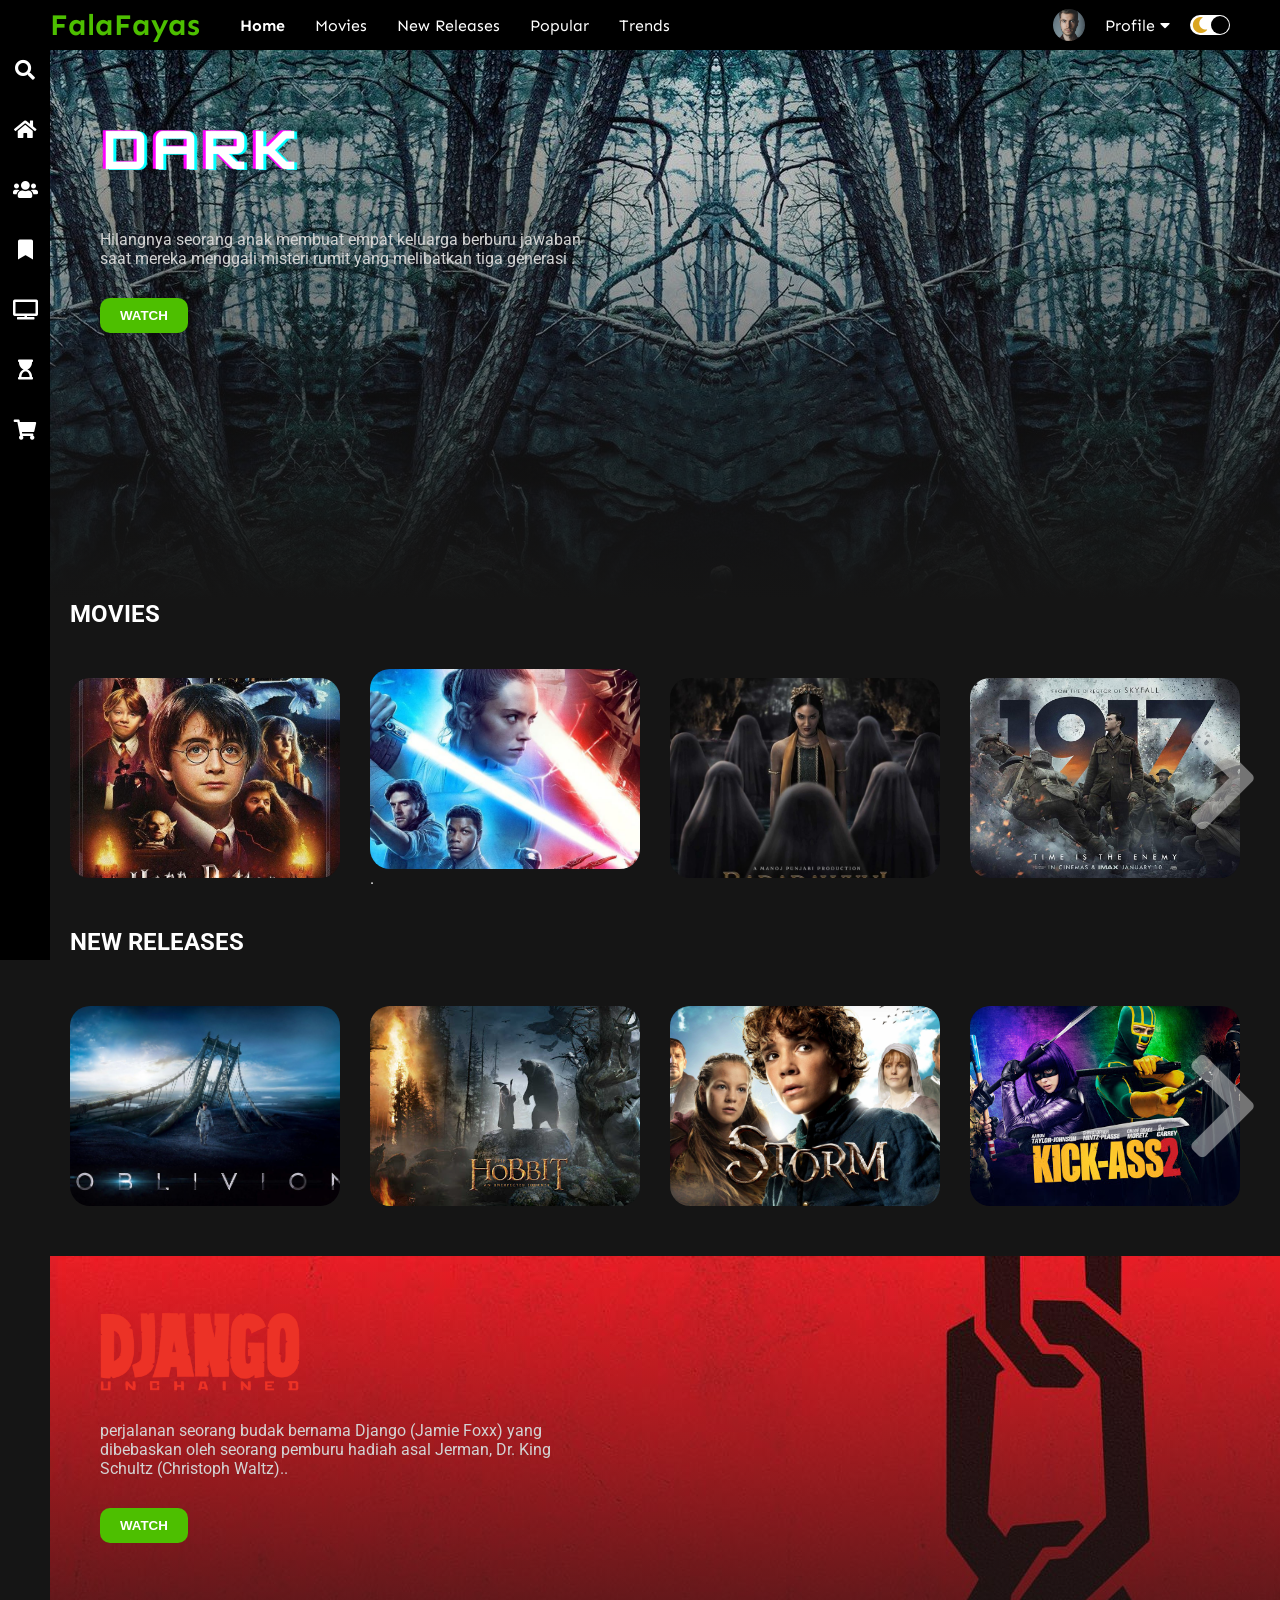
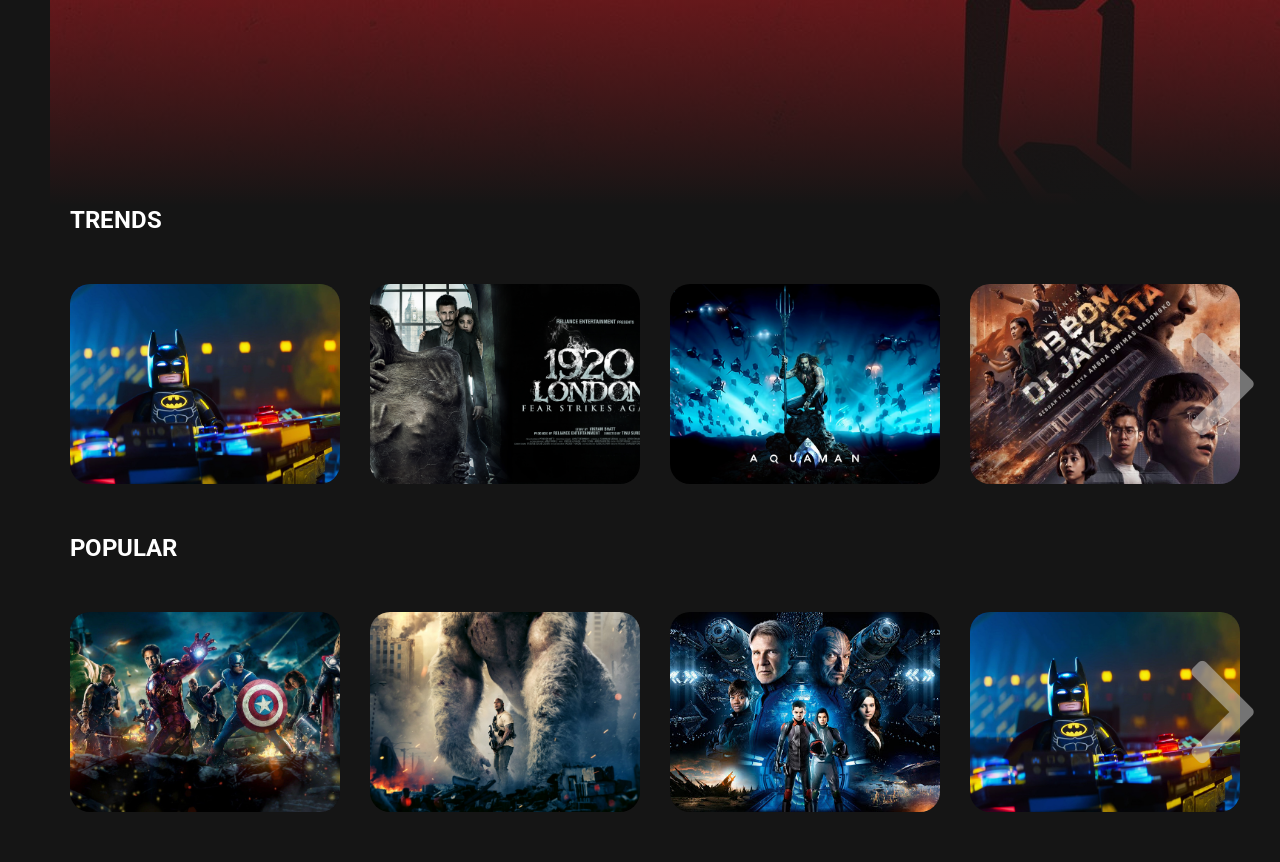
==== index.html @ 1b69db6a "Add files via upload" ====
<html lang="en">

<head>
    <meta charset="UTF-8">
    <meta http-equiv="X-UA-Compatible" content="IE=edge">
    <meta name="viewport" content="width=device-width, initial-scale=1.0">
    <link rel="stylesheet" href="style.css">
    <link
        href="https://fonts.googleapis.com/css2?family=Roboto:wght@100;300;400;500;700;900&family=Sen:wght@400;700;800&display=swap"
        rel="stylesheet">
    <link rel="stylesheet" href="https://cdnjs.cloudflare.com/ajax/libs/font-awesome/5.15.2/css/all.min.css">
    <title>FalaFayas.Cinema</title>
</head>

<body>
    <div class="navbar">
        <div class="navbar-container">
            <div class="logo-container">
                <h1 class="logo">FalaFayas</h1>
            </div>
            <div class="menu-container">
                <ul class="menu-list">
                    <a href="#"class="navbarmenu"><li class="menu-list-item active">Home</li></a>
                    <a href="#movies"class="navbarmenu"><li class="menu-list-item">Movies</li></a>
                    <a href="#New releases"class="navbarmenu"><li class="menu-list-item">New Releases</li></a>
                    <a href="#popular"class="navbarmenu"><li class="menu-list-item">Popular</li></a>
                    <a href="#trends"class="navbarmenu"><li class="menu-list-item">Trends</li></a>

                </ul>
            </div>
            <div class="profile-container">
                <img class="profile-picture" src="profile.jpg" alt="">
                <div class="profile-text-container">
                    <span class="profile-text">Profile</span>
                    <i class="fas fa-caret-down"></i>
                </div>
                <div class="toggle">
                    <i class="fas fa-moon toggle-icon"></i>
                    <i class="fas fa-sun toggle-icon"></i>
                    <div class="toggle-ball"></div>
                </div>
            </div>
        </div>
    </div>
    <div class="sidebar">
        <i class="left-menu-icon fas fa-search"></i>
        <i class="left-menu-icon fas fa-home"></i>
        <i class="left-menu-icon fas fa-users"></i>
        <i class="left-menu-icon fas fa-bookmark"></i>
        <i class="left-menu-icon fas fa-tv"></i>
        <i class="left-menu-icon fas fa-hourglass-start"></i>
        <i class="left-menu-icon fas fa-shopping-cart"></i>
    </div>
    <div class="container">
        <div class="content-container">
            <div class="featured-content"
                style="background: linear-gradient(to bottom, rgba(0,0,0,0), #151515), url('f-2.jpg');">
                <img class="featured-title" src="f-t-2.png" alt="">
                <p class="featured-desc">Hilangnya seorang anak membuat empat keluarga berburu jawaban saat mereka 
                    menggali misteri rumit yang melibatkan tiga generasi .</p>
                <a href="bangku.html"><button class="featured-button">WATCH</button></a>
            </div>
            <section id="movies">
            <div class="movie-list-container">
                <h1 class="movie-list-title">MOVIES</h1>
                <div class="movie-list-wrapper">
                    <div class="movie-list">
                        <div class="movie-list-item">
                            <img class="movie-list-item-img" src="1.jpg" alt="">
                            <span class="movie-list-item-title">Harry Potter</span>
                            <p class="movie-list-item-desc">adalah film yang sudah kami rilis dan masanya akan berakhir.</p>
                                <a href="bangku.html"><button class="movie-list-item-button">Watch</button></a>
                        </div>
                        <div class="movie-list-item">
                            <img class="movie-list-item-img" src="2.jpeg" alt="">
                            <span class="movie-list-item-title">Star Wars</span>
                            <p class="movie-list-item-desc">adalah film yang sudah kami rilis dan masanya akan berakhir</p>.</p>
                                <a href="bangku.html"><button class="movie-list-item-button">Watch</button></a>
                        </div>
                        <div class="movie-list-item">
                            <img class="movie-list-item-img" src="10.jpg" alt="">
                            <span class="movie-list-item-title">Badrawuhi</span>
                            <p class="movie-list-item-desc">adalah film yang sudah kami rilis dan masanya akan berakhir.</p>
                                <a href="bangku.html"><button class="movie-list-item-button">Watch</button></a>
                        </div>
                        <div class="movie-list-item">
                            <img class="movie-list-item-img" src="4.jpg" alt="">
                            <span class="movie-list-item-title">1917</span>
                            <p class="movie-list-item-desc">adalah film yang sudah kami rilis dan masanya akan berakhir.</p>
                                <a href="bangku.html"><button class="movie-list-item-button">Watch</button></a>
                        </div>
                        <div class="movie-list-item">
                            <img class="movie-list-item-img" src="5.jpg" alt="">
                            <span class="movie-list-item-title">Avengers</span>
                            <p class="movie-list-item-desc">adalah film yang sudah kami rilis dan masanya akan berakhir</p>
                                <a href="bangku.html"><button class="movie-list-item-button">Watch</button></a>
                        </div>
                        <div class="movie-list-item">
                            <img class="movie-list-item-img" src="6.jpg" alt="">
                            <span class="movie-list-item-title">Godzila</span>
                            <p class="movie-list-item-desc">adalah film yang sudah kami rilis dan masanya akan berakhir</p>
                                <a href="bangku.html"><button class="movie-list-item-button">Watch</button></a>
                        </div>
                        <div class="movie-list-item">
                            <img class="movie-list-item-img" src="7.jpg" alt="">
                            <span class="movie-list-item-title">Gray Man</span>
                            <p class="movie-list-item-desc">adalah film yang sudah kami rilis dan masanya akan berakhir</p>
                                <a href="bangku.html"><button class="movie-list-item-button">Watch</button></a>
                        </div>
                    </div>
                    <i class="fas fa-chevron-right arrow"></i>
                </div>
            </div>
        </section>
        <section id="New releases">
            <div class="movie-list-container">
                <h1 class="movie-list-title">NEW RELEASES</h1>
                <div class="movie-list-wrapper">
                    <div class="movie-list">
                        <div class="movie-list-item">
                            <img class="movie-list-item-img" src="8.jpg" alt="">
                            <span class="movie-list-item-title">Oblivion</span>
                            <p class="movie-list-item-desc">adalah film keluaran terbaru yang baru-baru ini kita rilis</p>
                                <a href="bangku.html"><button class="movie-list-item-button">Watch</button></a>
                        </div>
                        <div class="movie-list-item">
                            <img class="movie-list-item-img" src="9.jpg" alt="">
                            <span class="movie-list-item-title">Hobbit</span>
                            <p class="movie-list-item-desc">adalah film keluaran terbaru yang baru-baru ini kita rilis</p>
                                <a href="bangku.html"><button class="movie-list-item-button">Watch</button></a>
                        </div>
                        <div class="movie-list-item">
                            <img class="movie-list-item-img" src="3.jpg" alt="">
                            <span class="movie-list-item-title">Storm</span>
                            <p class="movie-list-item-desc">adalah film keluaran terbaru yang baru-baru ini kita rilis.</p>
                                <a href="bangku.html"><button class="movie-list-item-button">Watch</button></a>
                        </div>
                        <div class="movie-list-item">
                            <img class="movie-list-item-img" src="11.jpg" alt="">
                            <span class="movie-list-item-title">Kick ASS</span>
                            <p class="movie-list-item-desc">adalah film keluaran terbaru yang baru-baru ini kita rilis.</p>
                                <a href="bangku.html"><button class="movie-list-item-button">Watch</button></a>
                        </div>
                        <div class="movie-list-item">
                            <img class="movie-list-item-img" src="12.jpg" alt="">
                            <span class="movie-list-item-title">1920</span>
                            <p class="movie-list-item-desc">adalah film keluaran terbaru yang baru-baru ini kita rilis.</p>
                                <a href="bangku.html"><button class="movie-list-item-button">Watch</button></a>
                        </div>
                        <div class="movie-list-item">
                            <img class="movie-list-item-img" src="13.jpg" alt="">
                            <span class="movie-list-item-title">Transformers</span>
                            <p class="movie-list-item-desc">adalah film keluaran terbaru yang baru-baru ini kita rilis.</p>
                                <a href="bangku.html"><button class="movie-list-item-button">Watch</button></a>
                        </div>
                        <div class="movie-list-item">
                            <img class="movie-list-item-img" src="14.jpg" alt="">
                            <span class="movie-list-item-title">Paths Of Glory</span>
                            <p class="movie-list-item-desc">adalah film keluaran terbaru yang baru-baru ini kita rilis.</p>
                                <a href="bangku.html"><button class="movie-list-item-button">Watch</button></a>
                        </div>
                    </div>
                    <i class="fas fa-chevron-right arrow"></i>
                </div>
            </div>
        </section>
            <div class="featured-content"
                style="background: linear-gradient(to bottom, rgba(0,0,0,0), #151515), url('f-1.jpg');">
                <img class="featured-title" src="f-t-1.png" alt="">
                <p class="featured-desc">perjalanan seorang budak bernama Django (Jamie Foxx) yang dibebaskan oleh
                     seorang pemburu hadiah asal Jerman, Dr. King Schultz (Christoph Waltz)..</p>
                    <a href="bangku.html"><button class="featured-button">WATCH</button></a>
            </div>
            <section id="trends">
            <div class="movie-list-container">
                <h1 class="movie-list-title">TRENDS</h1>
                <div class="movie-list-wrapper">
                    <div class="movie-list">
                        <div class="movie-list-item">
                            <img class="movie-list-item-img" src="15.jpg" alt="">
                            <span class="movie-list-item-title">Batman</span>
                            <p class="movie-list-item-desc">adalah sebuah film yang sedang digemari oleh para penonton saat ini</p>
                                <a href="bangku.html"><button class="movie-list-item-button">Watch</button></a>
                        </div>
                        <div class="movie-list-item">
                            <img class="movie-list-item-img" src="16.jpg" alt="">
                            <span class="movie-list-item-title">1920</span>
                            <p class="movie-list-item-desc">adalah sebuah film yang sedang digemari oleh para penonton saat ini</p>
                                <a href="bangku.html"><button class="movie-list-item-button">Watch</button></a>
                        </div>
                        <div class="movie-list-item">
                            <img class="movie-list-item-img" src="17.jpg" alt="">
                            <span class="movie-list-item-title">Aquaman</span>
                            <p class="movie-list-item-desc">adalah sebuah film yang sedang digemari oleh para penonton saat ini</p>
                                <a href="bangku.html"><button class="movie-list-item-button">Watch</button></a>
                        </div>
                        <div class="movie-list-item">
                            <img class="movie-list-item-img" src="18.jpg" alt="">
                            <span class="movie-list-item-title">13 Bom Di </span>
                            <p class="movie-list-item-desc">adalah sebuah film yang sedang digemari oleh para penonton saat ini</p>
                                <a href="bangku.html"><button class="movie-list-item-button">Watch</button></a>
                        </div>
                        <div class="movie-list-item">
                            <img class="movie-list-item-img" src="19.jpg" alt="">
                            <span class="movie-list-item-title">Spiderman</span>
                            <p class="movie-list-item-desc">adalah sebuah film yang sedang digemari oleh para penonton saat ini</p>
                                <a href="bangku.html"><button class="movie-list-item-button">Watch</button></a>
                        </div>
                        <div class="movie-list-item">
                            <img class="movie-list-item-img" src="20.jpg" alt="">
                            <span class="movie-list-item-title">Agak laen</span>
                            <p class="movie-list-item-desc">adalah sebuah film yang sedang digemari oleh para penonton saat ini</p>
                                <a href="bangku.html"><button class="movie-list-item-button">Watch</button></a>
                        </div>
                        <div class="movie-list-item">
                            <img class="movie-list-item-img" src="4.jpg" alt="">
                            <span class="movie-list-item-title">1917r</span>
                            <p class="movie-list-item-desc">adalah sebuah film yang sedang digemari oleh para penonton saat ini.</p>
                                <a href="bangku.html"><button class="movie-list-item-button">Watch</button></a>
                        </div>
                    </div>
                    <i class="fas fa-chevron-right arrow"></i>
                </div>
            </div>
        </section>
        <section id="popular">
            <div class="movie-list-container">
                <h1 class="movie-list-title">POPULAR</h1>
                <div class="movie-list-wrapper">
                    <div class="movie-list">
                        <div class="movie-list-item">
                            <img class="movie-list-item-img" src="5.jpg" alt="">
                            <span class="movie-list-item-title">Avengers</span>
                            <p class="movie-list-item-desc">adalah film yang sangat paling banyak peminatnya oleh penonton dari 
                                seluruh film yang telah kita rilis</p>
                                <a href="bangku.html"><button class="movie-list-item-button">Watch</button></a>
                        </div>
                        <div class="movie-list-item">
                            <img class="movie-list-item-img" src="6.jpg" alt="">
                            <span class="movie-list-item-title">Godzila</span>
                            <p class="movie-list-item-desc">adalah film yang sangat paling banyak peminatnya oleh penonton dari
                                 seluruh film yang telah kita rilis</p>
                                <a href="bangku.html"><button class="movie-list-item-button">Watch</button></a>
                        </div>
                        <div class="movie-list-item">
                            <img class="movie-list-item-img" src="7.jpg" alt="">
                            <span class="movie-list-item-title">Gray Man</span>
                            <p class="movie-list-item-desc">adalah film yang sangat paling banyak peminatnya oleh penonton dari 
                                seluruh film yang telah kita rilis.</p>
                                <a href="bangku.html"><button class="movie-list-item-button">Watch</button></a>
                        </div>
                        <div class="movie-list-item">
                            <img class="movie-list-item-img" src="15.jpg" alt="">
                            <span class="movie-list-item-title">Batman</span>
                            <p class="movie-list-item-desc">adalah film yang sangat paling banyak peminatnya oleh penonton dari 
                                seluruh film yang telah kita rilis</p>
                                <a href="bangku.html"><button class="movie-list-item-button">Watch</button></a>
                        </div>
                        <div class="movie-list-item">
                            <img class="movie-list-item-img" src="13.jpg" alt="">
                            <span class="movie-list-item-title">Transformers</span>
                            <p class="movie-list-item-desc">adalah film yang sangat paling banyak peminatnya oleh penonton dari 
                                seluruh film yang telah kita rilis</p>
                                <a href="bangku.html"><button class="movie-list-item-button">Watch</button></a>
                        </div>
                        <div class="movie-list-item">
                            <img class="movie-list-item-img" src="10.jpg" alt="">
                            <span class="movie-list-item-title">Badrawuhi</span>
                            <p class="movie-list-item-desc">adalah film yang sangat paling banyak peminatnya oleh penonton dari 
                                seluruh film yang telah kita rilis</p>
                                <a href="bangku.html"><button class="movie-list-item-button">Watch</button></a>
                        </div>
                        <div class="movie-list-item">
                            <img class="movie-list-item-img" src="1.jpg" alt="">
                            <span class="movie-list-item-title">Harry Potter</span>
                            <p class="movie-list-item-desc">adalah film yang sangat paling banyak peminatnya oleh penonton dari
                                seluruh film yang telah kita rilis</p>
                                <a href="bangku.html"><button class="movie-list-item-button">Watch</button></a>
                        </div>
                    </div>
                    <i class="fas fa-chevron-right arrow"></i>
                </div>
            </div>
        </div>
    </div>
</section>
    <script src="app.js"></script>
</body>

</html>
---- style.css ----
* {
  margin: 0;
}

body {
  font-family: "Roboto", sans-serif;
}

.navbar {
  width: 100%;
  height: 50px;
  background-color: black;
  position: sticky;
  top: 0;
}
.navbar-container {
  display: flex;
  align-items: center;
  padding: 0 50px;
  height: 100%;
  color: white;
  font-family: "Sen", sans-serif;
}
.navbarmenu{
  color:white;
  text-decoration: none;
}

.logo-container {
  flex: 1;
}

.logo {
  font-size: 30px;
  color: #4dbf00;
}

.menu-container {
  flex: 6;
}

.menu-list {
  display: flex;
  list-style: none;
}

.menu-list-item {
  margin-right: 30px;
}

.menu-list-item.active {
  font-weight: bold;
}
.profile-container {
  flex: 2;
  display: flex;
  align-items: center;
  justify-content: flex-end;
}

.profile-text-container {
  margin: 0 20px;
}

.profile-picture {
  width: 32px;
  height: 32px;
  border-radius: 50%;
  object-fit: cover;
}

.toggle {
  width: 40px;
  height: 20px;
  background-color: white;
  border-radius: 30px;
  display: flex;
  align-items: center;
  justify-content: space-around;
  position: relative;
}

.toggle-icon {
  color: goldenrod;
}

.toggle-ball {
  width: 18px;
  height: 18px;
  background-color: black;
  position: absolute;
  right: 1px;
  border-radius: 50%;
  cursor: pointer;
  transition: 1s ease all;
}

.sidebar {
  width: 50px;
  height: 100%;
  background-color: black;
  position: fixed;
  top: 0;
  display: flex;
  flex-direction: column;
  align-items: center;
  padding-top: 60px;
}

.left-menu-icon {
  color: white;
  font-size: 20px;
  margin-bottom: 40px;
}

.container {
  background-color: #151515;
  min-height: calc(100vh - 50px);
  color: white;
}

.content-container {
  margin-left: 50px;
}

.featured-content {
  height: 50vh;
  padding: 50px;
}

.featured-title {
  width: 200px;
}

.featured-desc {
  width: 500px;
  color: lightgray;
  margin: 30px 0;
}

.featured-button {
  background-color: #4dbf00;
  color: white;
  padding: 10px 20px;
  border-radius: 10px;
  border: none;
  outline: none;
  font-weight: bold;
}

.movie-list-container {
  padding: 0 20px;
}

.movie-list-wrapper {
  position: relative;
  overflow: hidden;
}

.movie-list {
  display: flex;
  align-items: center;
  height: 300px;
  transform: translateX(0);
  transition: all 1s ease-in-out;
}

.movie-list-item {
  margin-right: 30px;
  position: relative;
}

.movie-list-item:hover .movie-list-item-img {
  transform: scale(1.2);
  margin: 0 30px;
  opacity: 0.5;
}

.movie-list-item:hover .movie-list-item-title,
.movie-list-item:hover .movie-list-item-desc,
.movie-list-item:hover .movie-list-item-button {
  opacity: 1;
}

.movie-list-item-img {
  transition: all 1s ease-in-out;
  width: 270px;
  height: 200px;
  object-fit: cover;
  border-radius: 20px;
}

.movie-list-item-title {
  background-color: #333;
  padding: 0 10px;
  font-size: 32px;
  font-weight: bold;
  position: absolute;
  top: 10%;
  left: 50px;
  opacity: 0;
  transition: 1s all ease-in-out;
}

.movie-list-item-desc {
  background-color: #333;
  padding: 10px;
  font-size: 14px;
  position: absolute;
  top: 30%;
  left: 50px;
  width: 230px;
  opacity: 0;
  transition: 1s all ease-in-out;
}

.movie-list-item-button {
  padding: 10px;
  background-color: #4dbf00;
  color: white;
  border-radius: 10px;
  outline: none;
  border: none;
  cursor: pointer;
  position: absolute;
  bottom: 20px;
  left: 50px;
  opacity: 0;
  transition: 1s all ease-in-out;
}

.arrow {
  font-size: 120px;
  position: absolute;
  top: 90px;
  right: 0;
  color: lightgray;
  opacity: 0.5;
  cursor: pointer;
}

.container.active {
  background-color: white;
}

.movie-list-title.active {
  color: black;
}

.navbar-container.active {
  background-color: white;

  color: black;
}

.sidebar.active{
    background-color: white;
}

.left-menu-icon.active{
    color: black;
}

.toggle.active{
    background-color: black;
}

.toggle-ball.active{
    background-color: white;
    transform: translateX(-20px);
}

@media only screen and (max-width: 940px){
    .menu-container{
        display: none;
    }
}
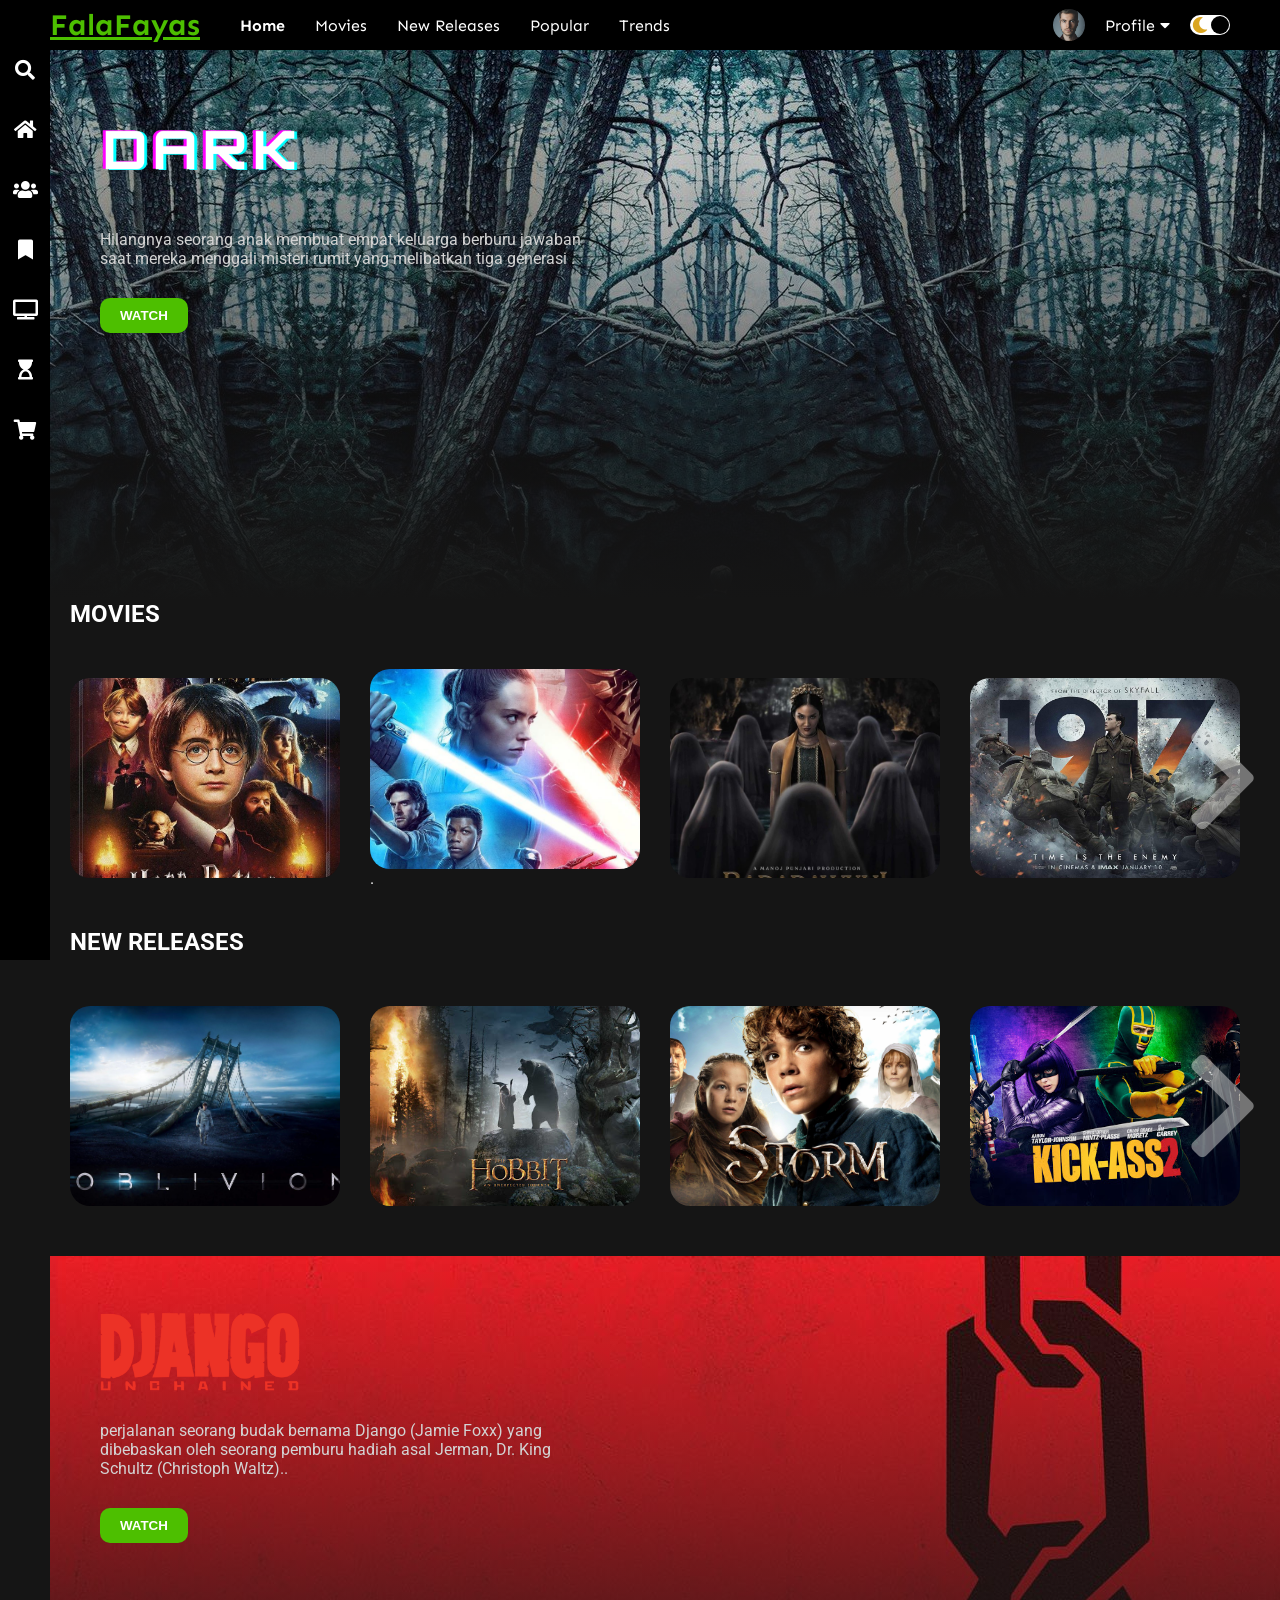
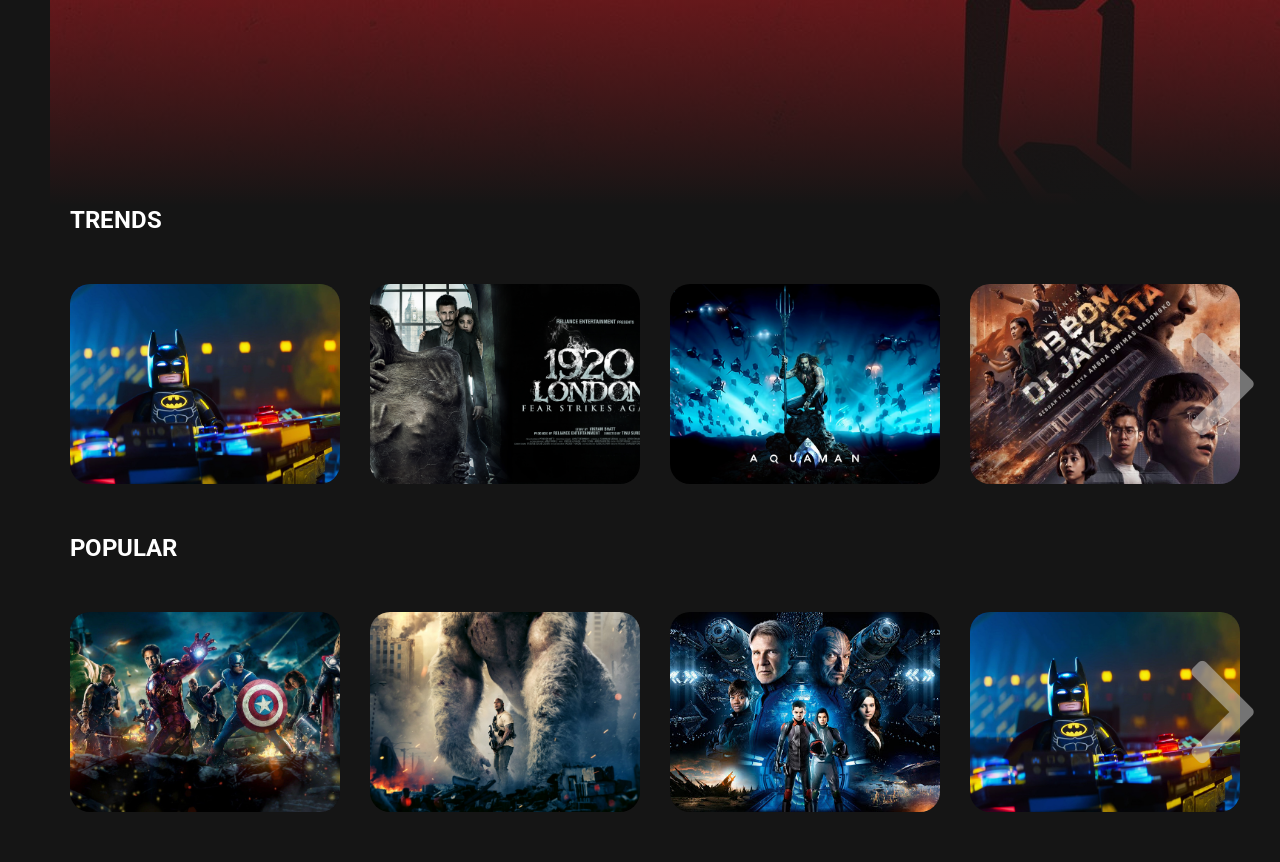
==== commit c7bd6982: "index.html" ====
--- a/index.html
+++ b/index.html
@@ -16,7 +16,7 @@
     <div class="navbar">
         <div class="navbar-container">
             <div class="logo-container">
-                <h1 class="logo">FalaFayas</h1>
+                <a href="login.html"class="logo"><h1 class="logo">FalaFayas</h1>
             </div>
             <div class="menu-container">
                 <ul class="menu-list">
@@ -287,4 +287,4 @@
     <script src="app.js"></script>
 </body>
 
-</html>+</html>
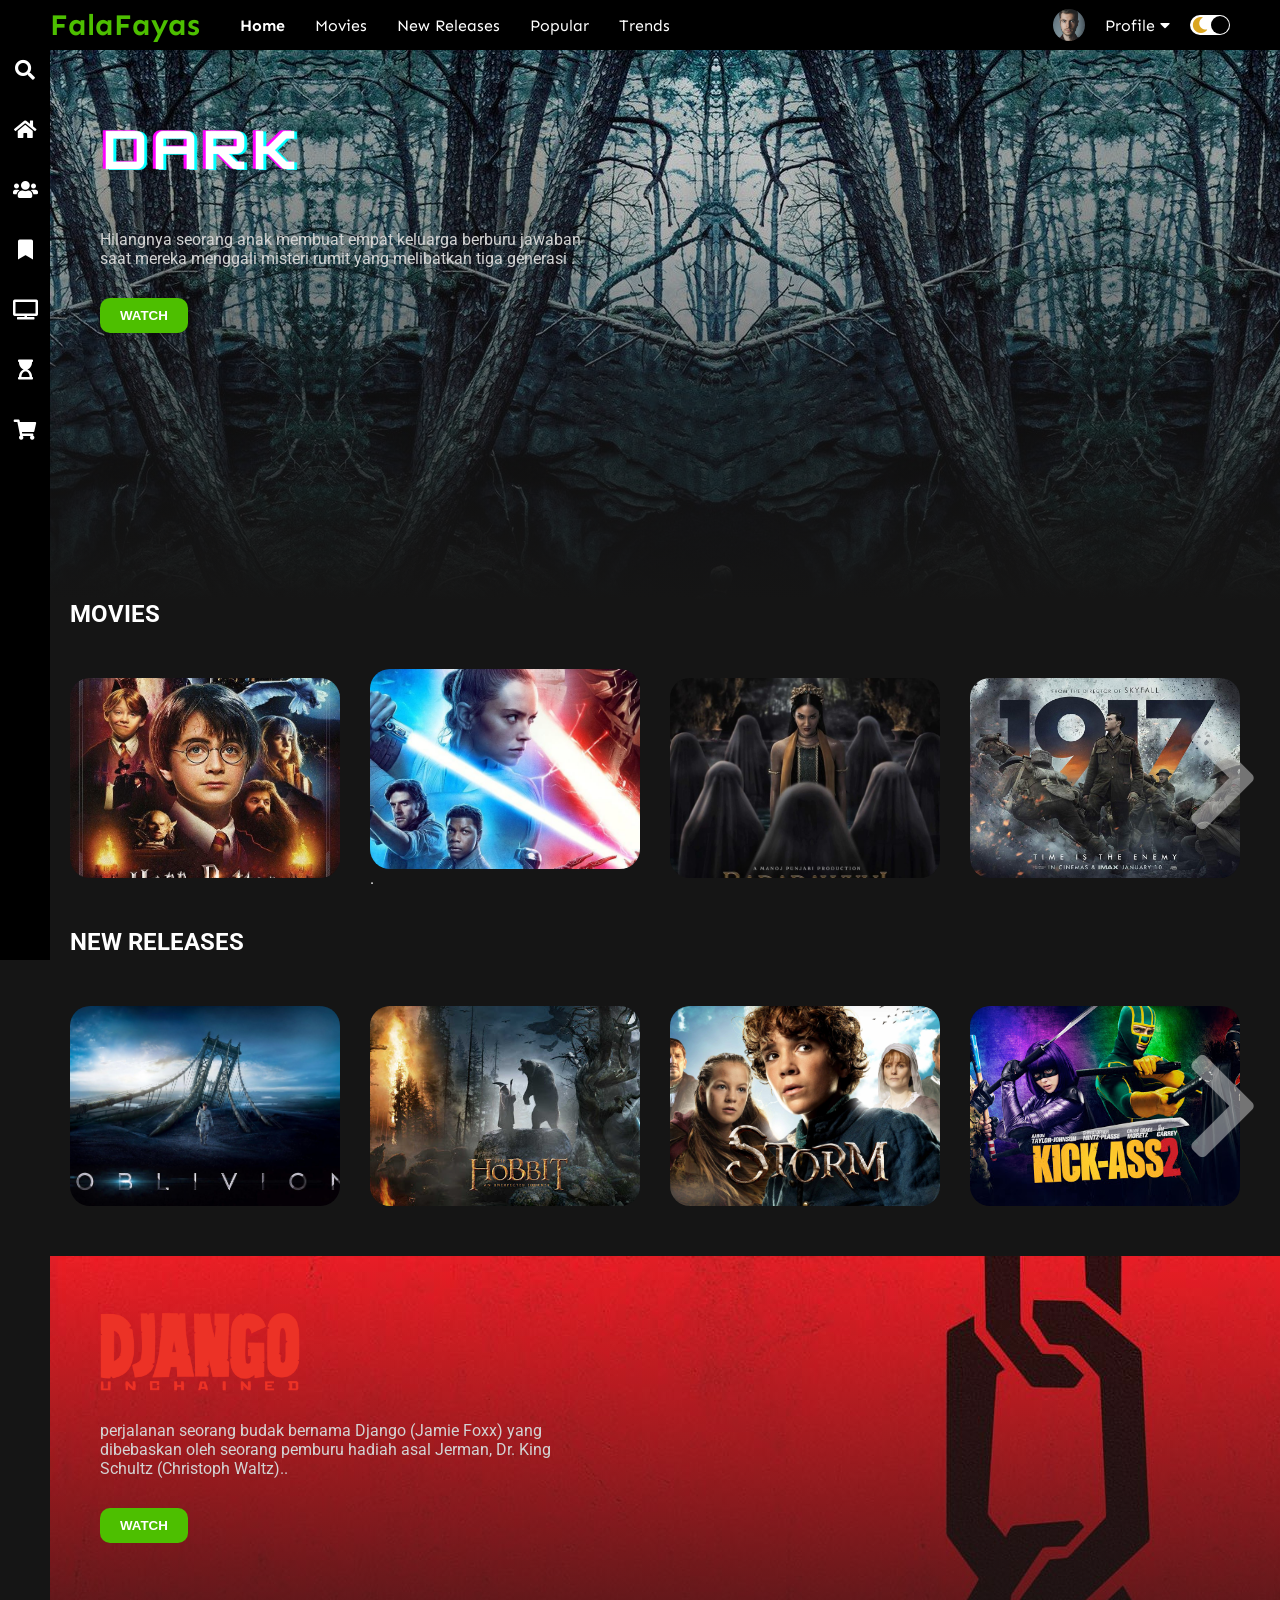
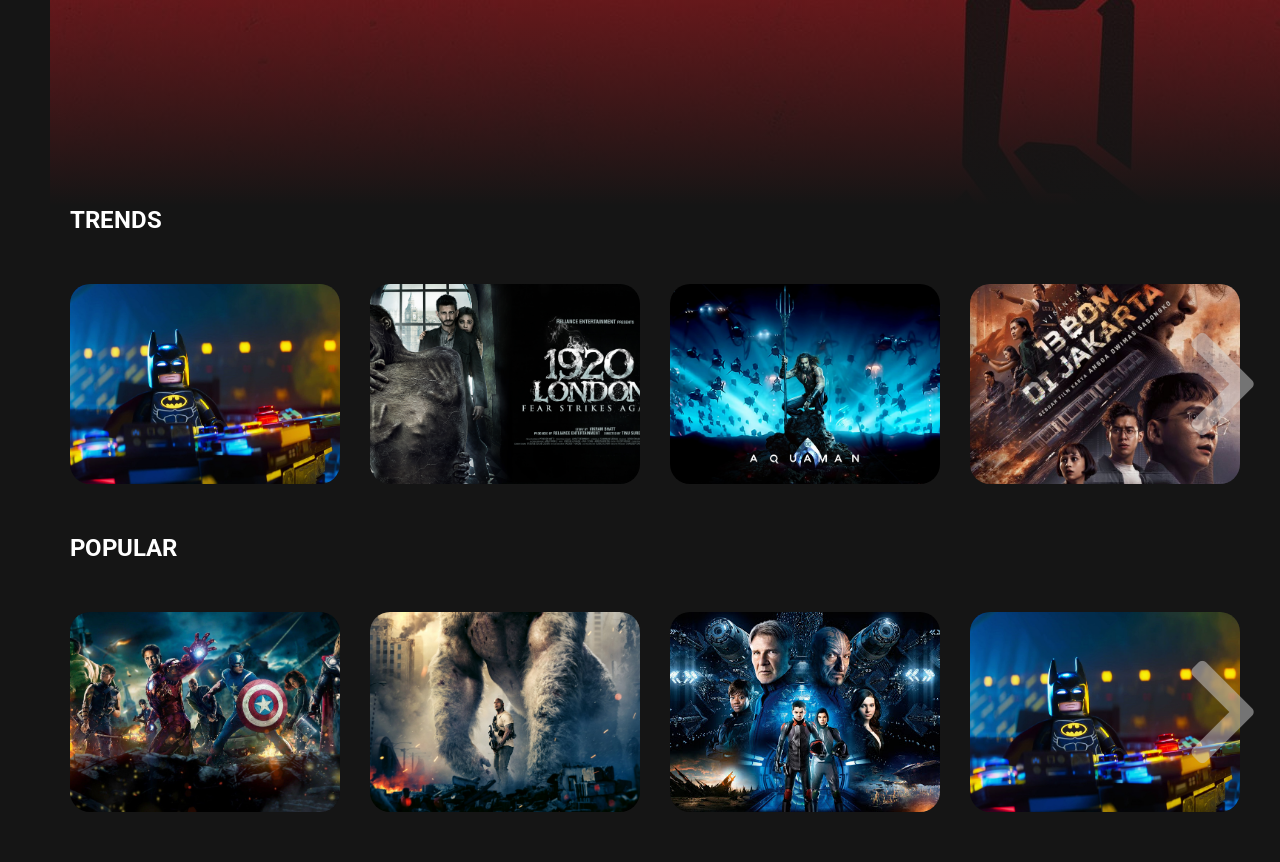
==== commit f618ae82: "index.html" ====
--- a/index.html
+++ b/index.html
@@ -16,7 +16,7 @@
     <div class="navbar">
         <div class="navbar-container">
             <div class="logo-container">
-                <a href="login.html"class="logo"><h1 class="logo">FalaFayas</h1>
+              <a href="login.html"class="logo"><h1 class="logo">FalaFayas</h1></a>
             </div>
             <div class="menu-container">
                 <ul class="menu-list">
--- a/style.css
+++ b/style.css
@@ -34,6 +34,7 @@
 .logo {
   font-size: 30px;
   color: #4dbf00;
+  text-decoration: none;
 }
 
 .menu-container {
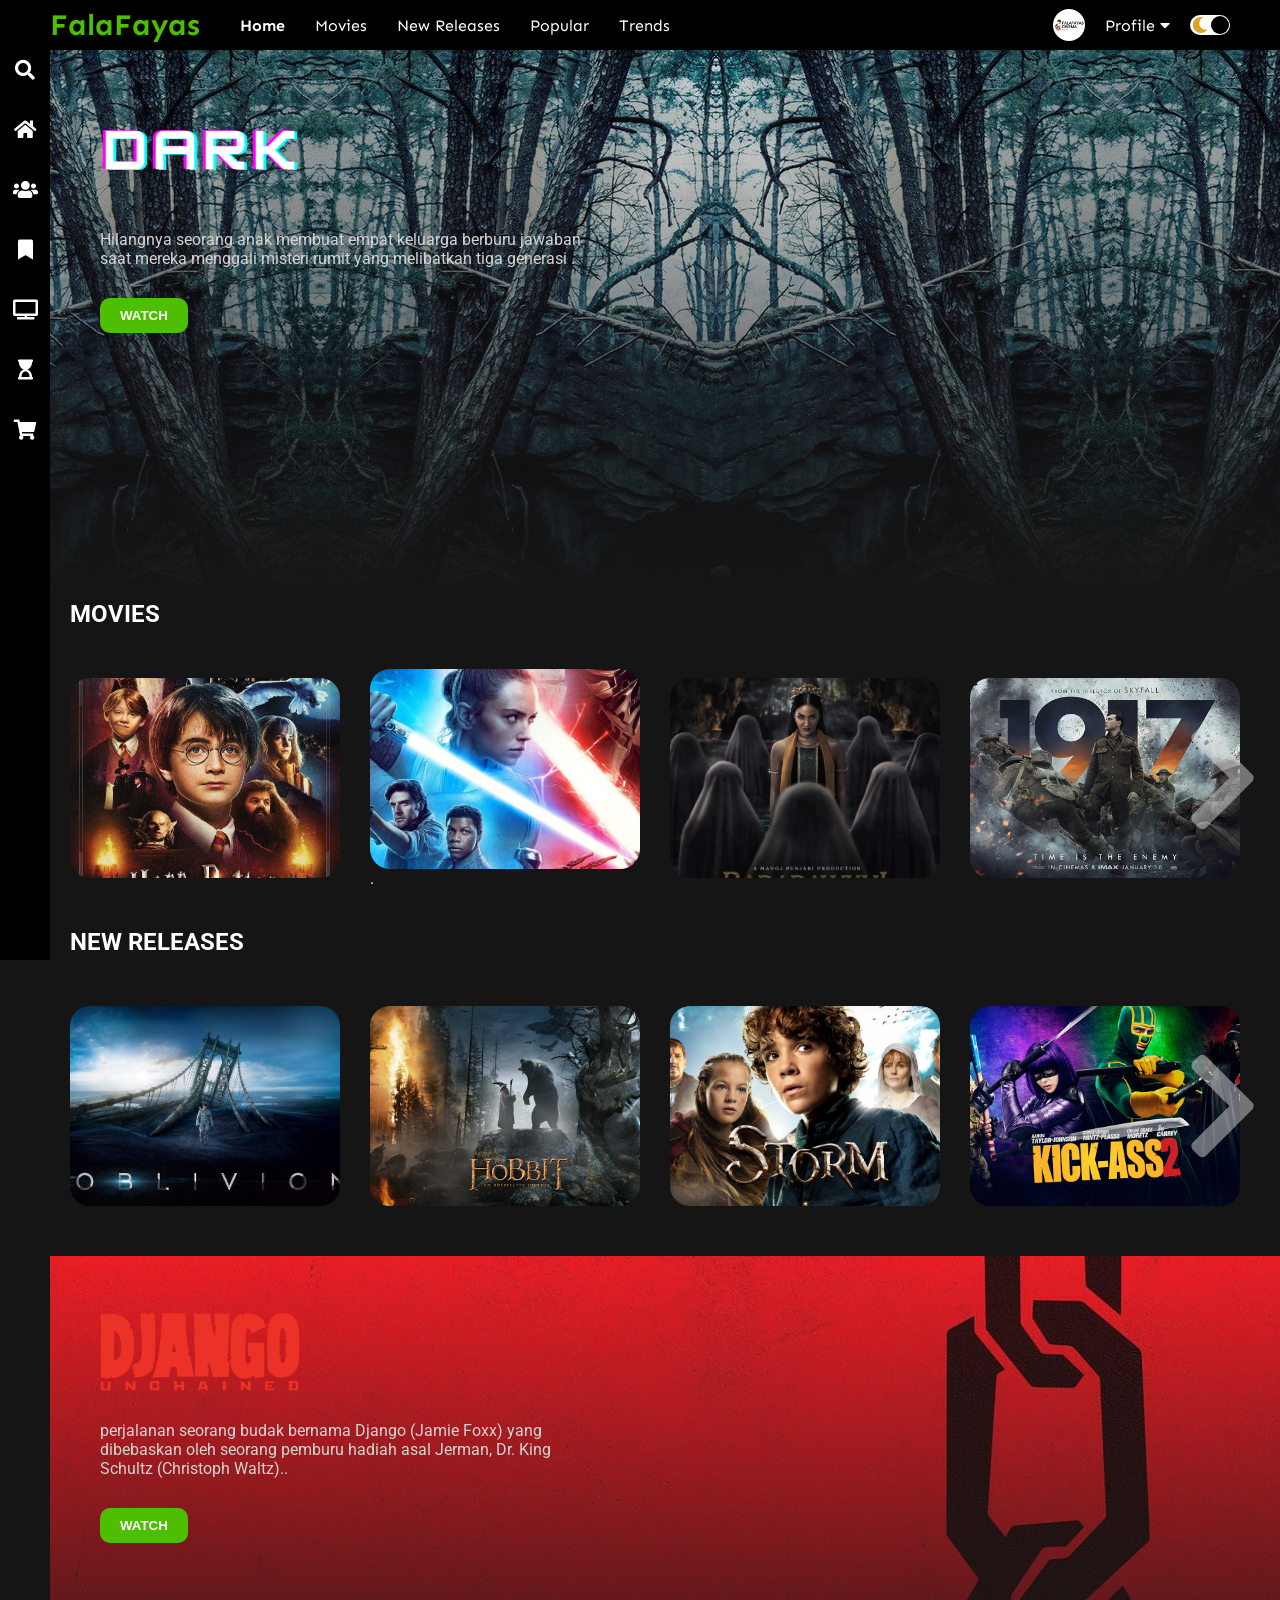
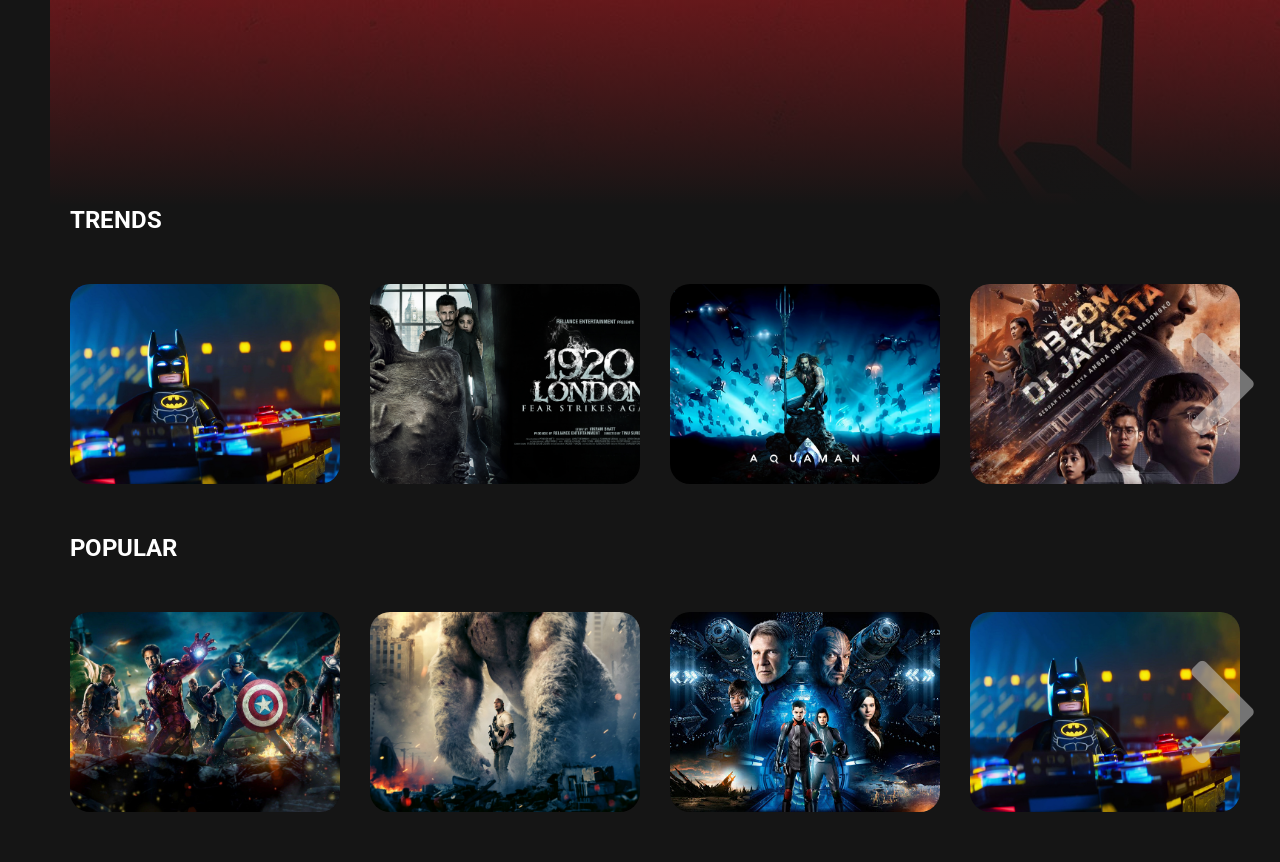
==== commit 74fd0ea3: "Add files via upload" ====
--- a/index.html
+++ b/index.html
@@ -16,7 +16,7 @@
     <div class="navbar">
         <div class="navbar-container">
             <div class="logo-container">
-              <a href="login.html"class="logo"><h1 class="logo">FalaFayas</h1></a>
+                <a href="login.html"class="logo"><h1 class="logo">FalaFayas</h1></a>
             </div>
             <div class="menu-container">
                 <ul class="menu-list">
@@ -29,7 +29,7 @@
                 </ul>
             </div>
             <div class="profile-container">
-                <img class="profile-picture" src="profile.jpg" alt="">
+                <img class="profile-picture" src="provile.jpeg" alt="">
                 <div class="profile-text-container">
                     <span class="profile-text">Profile</span>
                     <i class="fas fa-caret-down"></i>
@@ -287,4 +287,4 @@
     <script src="app.js"></script>
 </body>
 
-</html>
+</html>
